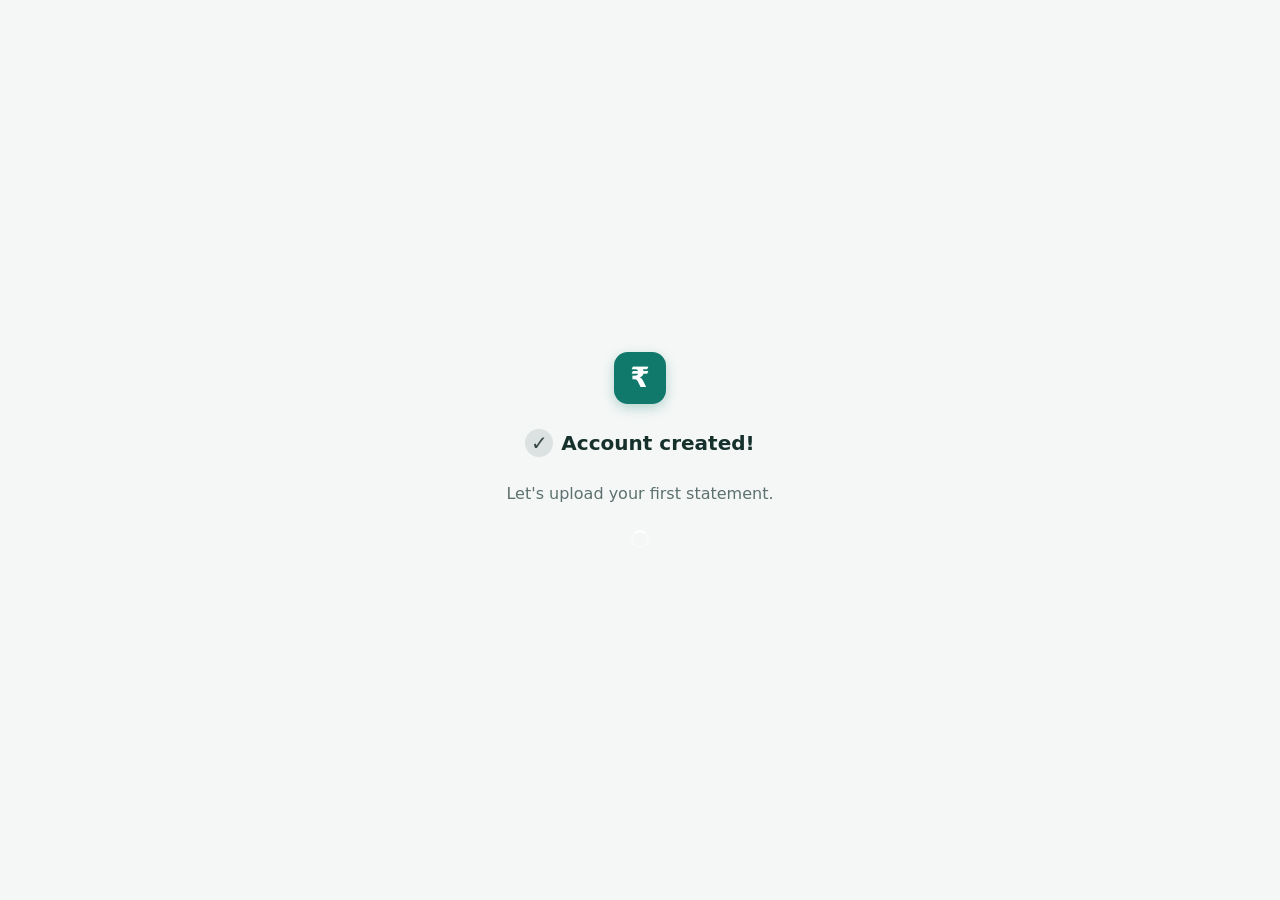
==== prototypes/01-priyas-first-honest-morning-Prototype/01.2-login.html @ b158db6f "Generated HTML Prototypes" ====
<!DOCTYPE html>
<html lang="en">
<head>
  <meta charset="UTF-8">
  <meta name="viewport" content="width=device-width, initial-scale=1.0">
  <title>01.2 Setting up — AI Financial Copilot</title>
  <link rel="stylesheet" href="shared/styles.css">
</head>
<body>
  <!-- =====================================================================
       01.2 LOGIN — Auto-authentication transition (not a task)
       ===================================================================== -->
  <main class="autologin">

    <!-- In-progress / success block -->
    <section id="autologin-confirmation" class="autologin-block">
      <div id="autologin-confirmation-logo" class="logo-mark" aria-hidden="true">₹</div>
      <h2 id="autologin-confirmation-headline" class="autologin-headline" aria-live="assertive">
        <span class="autologin-check" aria-hidden="true">✓</span> Account created!
      </h2>
      <p id="autologin-confirmation-submessage" class="autologin-sub">Let's upload your first statement.</p>
      <div id="autologin-confirmation-progress" class="spinner spinner--lg"
           role="progressbar" aria-label="Setting up your account"></div>
      <a href="01.3-statement-upload.html" id="autologin-manual-fallback" class="link hidden"
         style="font-size:var(--text-sm);">Taking too long? Continue manually</a>
    </section>

    <!-- Error — token failure (hidden unless ?fail=1) -->
    <section id="autologin-error" class="error-card hidden" role="alert">
      <p>Something went wrong setting up your account.</p>
      <a href="01.2-login.html" class="btn btn--primary" style="text-decoration:none;">Try logging in</a>
    </section>

  </main>

  <script src="shared/format.js"></script>
  <script src="shared/data.js"></script>
  <script src="shared/nav.js"></script>
  <script>
  (function () {
    'use strict';
    console.log('📄 01.2 Login (auto-auth transition) loaded');
    var params = new URLSearchParams(location.search);

    if (params.get('fail') === '1') {
      // Error — token failure state
      document.getElementById('autologin-confirmation').classList.add('hidden');
      document.getElementById('autologin-error').classList.remove('hidden');
      console.warn('⚠️ Auth token failure (simulated) — showing manual fallback');
      return;
    }

    // Read demo auth (set by Register). Tolerant if missing.
    try {
      var auth = JSON.parse(sessionStorage.getItem('demoAuth') || 'null');
      if (auth) console.log('🔐 Demo session established for', auth.email);
    } catch (e) {}

    // Surface a manual fallback if the redirect somehow stalls (safety, spec: 3s).
    var fallbackTimer = setTimeout(function () {
      document.getElementById('autologin-manual-fallback').classList.remove('hidden');
    }, 3000);

    // Auto-advance to Statement Upload (~1.6s — long enough to reassure, short enough to feel instant).
    setTimeout(function () {
      clearTimeout(fallbackTimer);
      window.location.href = '01.3-statement-upload.html';
    }, 1600);
  })();
  </script>
</body>
</html>
---- prototypes/01-priyas-first-honest-morning-Prototype/shared/styles.css ----
/* ============================================================================
   Shared Styles — Scenario 01 Prototype
   Branded theme (upgraded from Gray Model): calm teal fintech identity.
   Dependency-free design tokens + primitives. Mobile-first, responsive.
   Reused by all 7 pages — retheme the whole prototype from the :root tokens.
   ============================================================================ */

/* ============================================================================
   Branded theme — "AI Financial Copilot"
   Calm, trustworthy teal brand with warm accents. Empathetic Indian fintech.
   Design lives in tokens, so all 7 pages retheme from here.
   ============================================================================ */
:root {
  /* Neutral ramp (kept var names; retuned to a warm slate for cohesion) */
  --gray-50:  #f5f7f7;
  --gray-100: #eaeeee;
  --gray-200: #dbe2e1;
  --gray-300: #c4cecd;
  --gray-400: #97a5a4;
  --gray-500: #6b7c7b;
  --gray-600: #4f605f;
  --gray-700: #384745;
  --gray-800: #223230;
  --gray-900: #14211f;

  --ink:     #16302b;   /* primary text (deep teal-slate) */
  --muted:   #5d716e;   /* secondary text */
  --line:    #e4eae8;   /* borders */
  --bg:      #f4f7f6;   /* page background */
  --surface: #ffffff;   /* cards / inputs */

  /* Brand */
  --primary:      #10796b;  /* calm teal — trust + growth */
  --primary-hover:#0b5d52;
  --primary-tint: #e4f2ef;  /* soft brand fill */
  --primary-ink:  #ffffff;

  /* Warm accent (used sparingly for highlights) */
  --accent:       #e0a63c;
  --accent-tint:  #fbf1dc;

  /* Semantic */
  --success:      #2e865f;
  --success-tint: #e3f3ea;
  --danger:       #c4392b;
  --danger-bg:    #fcecea;
  --danger-line:  #f2cbc5;

  /* Spacing scale */
  --space-xs: 4px;
  --space-sm: 8px;
  --space-md: 16px;
  --space-lg: 24px;
  --space-xl: 40px;

  /* Type scale */
  --text-xs:  12px;
  --text-sm:  14px;
  --text-md:  16px;
  --text-lg:  20px;
  --text-xl:  24px;
  --text-2xl: 28px;
  --text-4xl: 42px;

  /* Radius / elevation */
  --radius:    16px;
  --radius-sm: 10px;
  --shadow:    0 1px 2px rgba(16, 40, 36, 0.05), 0 2px 10px rgba(16, 40, 36, 0.06);
  --shadow-lg: 0 8px 28px rgba(16, 40, 36, 0.12);

  --font-base: "Inter", system-ui, -apple-system, "Segoe UI", Roboto, Helvetica, Arial, sans-serif;
}

/* ---- Reset / Base ---- */
*, *::before, *::after { box-sizing: border-box; }
html, body { margin: 0; padding: 0; }
body {
  font-family: var(--font-base);
  font-size: var(--text-md);
  line-height: 1.5;
  color: var(--ink);
  background: var(--bg);
  -webkit-font-smoothing: antialiased;
}
img { max-width: 100%; display: block; }
button { font-family: inherit; cursor: pointer; }
a { color: inherit; }

/* ---- Layout: auth / centered pages ---- */
.page { min-height: 100vh; width: 100%; }
.page--auth {
  display: flex;
  align-items: center;
  justify-content: center;
  padding: var(--space-md);
}
.auth-card {
  width: 100%;
  max-width: 420px;
  background: var(--surface);
  border: 1px solid var(--line);
  border-radius: var(--radius);
  box-shadow: var(--shadow);
  padding: var(--space-lg) var(--space-md);
}

/* ---- Register header ---- */
.register-header {
  display: flex;
  flex-direction: column;
  align-items: center;
  gap: var(--space-sm);
  padding-top: var(--space-lg);
  padding-bottom: var(--space-md);
}
.logo-mark {
  width: 52px;
  height: 52px;
  border-radius: 14px;
  background: var(--primary);
  color: #fff;
  display: flex;
  align-items: center;
  justify-content: center;
  font-size: var(--text-2xl);
  font-weight: 700;
  box-shadow: 0 4px 12px rgba(16,121,107,.28);
}
.app-name {
  margin: 0;
  font-size: var(--text-2xl);
  font-weight: 700;
  color: var(--ink);
  text-align: center;
  letter-spacing: -0.02em;
}

/* ---- Register: Trust Signal ---- */
.register-trust {
  display: flex;
  flex-direction: column;
  gap: var(--space-xs);
  text-align: center;
  padding: 0 var(--space-md);
  margin-bottom: var(--space-xl);
}
.trust-headline {
  margin: 0;
  font-size: var(--text-lg);
  font-weight: 600;
  color: var(--ink);
  line-height: 1.3;
}
.trust-subline {
  margin: 0;
  font-size: var(--text-sm);
  color: var(--muted);
}

/* ---- Register: Form ---- */
.register-form {
  display: flex;
  flex-direction: column;
  gap: var(--space-md);
}
.register-form .btn { margin-top: var(--space-sm); }

/* ---- Register: existing-user link + legal ---- */
.register-existing-user {
  margin-top: var(--space-md);
  text-align: center;
  font-size: var(--text-sm);
}
.register-legal {
  margin: var(--space-md) 0 0;
  text-align: center;
  font-size: var(--text-xs);
  line-height: 1.5;
}

/* ---- Flow / full pages (Upload, Transactions, etc.) ---- */
.page--flow {
  max-width: 560px;
  margin: 0 auto;
  padding: var(--space-md);
  padding-bottom: var(--space-xl);
}
.flow-topbar {
  display: flex;
  align-items: center;
  justify-content: space-between;
  padding: var(--space-sm) 0;
  gap: var(--space-md);
}
.back-link { color: var(--muted); font-size: var(--text-sm); font-weight: 500; background: none; border: none; padding: var(--space-xs) 0; white-space: nowrap; }
.step-indicator { font-size: var(--text-sm); color: var(--muted); }
.flow-headline { font-size: var(--text-xl, 24px); font-weight: 600; margin: var(--space-lg) 0 var(--space-xs); }
.txn-header-row {
  display: flex; align-items: center; justify-content: space-between;
  gap: var(--space-md); flex-wrap: wrap;
  margin-top: var(--space-md);
}
.txn-header-row .flow-headline { margin: 0; }
.flow-subline { font-size: var(--text-md); color: var(--muted); margin: 0 0 var(--space-xl); }

/* ---- Upload zone ---- */
.upload-zone {
  border: 2px dashed var(--gray-300);
  border-radius: var(--radius);
  background: var(--gray-50);
  padding: var(--space-xl) var(--space-md);
  text-align: center;
  cursor: pointer;
  transition: border-color .15s ease, background .15s ease;
}
.upload-zone:hover, .upload-zone:focus, .upload-zone.is-hover {
  border-color: var(--gray-500);
  background: var(--gray-100);
  outline: none;
}
.upload-zone .cloud { font-size: 28px; color: var(--gray-500); }
.upload-zone .zone-label { font-size: var(--text-md); font-weight: 500; margin: var(--space-sm) 0 0; color: var(--ink); }
.upload-zone-hint { font-size: var(--text-xs); color: var(--muted); text-align: center; margin-top: var(--space-sm); }
.upload-sample { display: block; text-align: center; margin-top: var(--space-md); font-size: var(--text-sm); }

/* ---- Parsing progress ---- */
.progress-card { border: 1px solid var(--line); border-radius: var(--radius); padding: var(--space-lg); background: var(--surface); box-shadow: var(--shadow); }
.insight-icon { background: var(--primary-tint); }
.file-chip {
  display: inline-flex; align-items: center; gap: var(--space-sm);
  background: var(--gray-100); border: 1px solid var(--line);
  border-radius: var(--radius-sm); padding: var(--space-xs) var(--space-sm);
  font-size: var(--text-sm); color: var(--gray-700);
}
.step-list { display: flex; flex-direction: column; gap: var(--space-sm); margin-top: var(--space-md); list-style: none; padding: 0; }
.step-row { display: flex; align-items: center; gap: var(--space-sm); font-size: var(--text-sm); color: var(--muted); }
.step-row .step-icon {
  flex: 0 0 auto; width: 22px; height: 22px; border-radius: 50%;
  display: inline-flex; align-items: center; justify-content: center;
  border: 2px solid var(--gray-300); background: var(--surface); font-size: 13px;
}
.step-row.is-active { color: var(--ink); font-weight: 500; }
.step-row.is-active .step-icon {
  border-color: var(--gray-500); border-top-color: transparent;
  animation: spin .7s linear infinite;
}
.step-row.is-done { color: var(--ink); }
.step-row.is-done .step-icon { border-color: var(--primary); background: var(--primary); color: #fff; }
.step-row.is-active .step-icon { border-color: var(--primary); border-top-color: transparent; }
.step-count { margin-left: auto; color: var(--muted); font-weight: 400; }

.parse-summary {
  margin-top: var(--space-lg);
  border: 1px solid var(--line);
  background: var(--gray-50);
  border-radius: var(--radius);
  padding: var(--space-md);
}
.parse-summary h2 { margin: 0 0 var(--space-xs); font-size: var(--text-md); font-weight: 600; }
.parse-summary p { margin: 0; font-size: var(--text-sm); color: var(--muted); }
.parse-summary strong { color: var(--gray-800); }

/* ---- Sticky action bar (Transactions) ---- */
.sticky-bar {
  position: sticky; top: 0; z-index: 20;
  display: flex; align-items: center; justify-content: space-between;
  gap: var(--space-md);
  padding: var(--space-sm) var(--space-md);
  background: var(--surface);
  border-bottom: 1px solid var(--line);
  min-height: 56px;
}
.sticky-bar .back-link { flex: 0 0 auto; display: inline-flex; align-items: center; }
.sticky-bar .btn--sm { flex: 0 0 auto; }
.btn--sm { width: auto; padding: 8px 16px; font-size: var(--text-sm); white-space: nowrap; line-height: 1.2; }

/* New top-bar button design (Transactions) */
.icon-btn {
  flex: 0 0 auto;
  width: 40px; height: 40px; border-radius: 50%;
  border: 1px solid var(--gray-300); background: var(--surface); color: var(--ink);
  font-size: 18px; line-height: 1;
  display: inline-flex; align-items: center; justify-content: center;
  transition: background .12s ease, border-color .12s ease;
}
.icon-btn:hover { background: var(--gray-100); border-color: var(--gray-400); }
.sticky-bar .bar-title { flex: 1 1 auto; text-align: center; font-size: var(--text-md); font-weight: 600; color: var(--ink); white-space: nowrap; overflow: hidden; text-overflow: ellipsis; }
.pill-btn {
  flex: 0 0 auto;
  display: inline-flex; align-items: center; gap: 6px;
  background: var(--primary); color: #fff; border: none;
  border-radius: 999px; padding: 9px 18px;
  font-size: var(--text-sm); font-weight: 600; white-space: nowrap;
  transition: background .12s ease;
}
.pill-btn:hover { background: var(--primary-hover); }
.pill-btn .arrow { font-size: 15px; }

/* Heading polish — tighter tracking on large display text */
.flow-headline, .insights-headline, .trust-headline, .hero-after-amount,
.dash-section h2, .insight-name { letter-spacing: -0.01em; }
.flow-headline, .insights-headline { letter-spacing: -0.02em; }

/* ---- Info banner (needs review) ---- */
.banner {
  display: flex; align-items: flex-start; gap: var(--space-sm);
  background: #fdf6ec; border: 1px solid #f0d9a8;
  border-radius: var(--radius-sm);
  padding: var(--space-sm) var(--space-md);
  font-size: var(--text-sm); color: var(--gray-800);
  margin: var(--space-md) 0;
}
.banner .dot { flex: 0 0 auto; width: 8px; height: 8px; border-radius: 50%; background: #d99a2b; margin-top: 6px; }

/* ---- Filter chips ---- */
.chip-group { display: flex; gap: var(--space-sm); overflow-x: auto; padding-bottom: var(--space-xs); -webkit-overflow-scrolling: touch; }
.chip-group::-webkit-scrollbar { height: 0; }
.chip {
  flex: 0 0 auto; white-space: nowrap;
  border: 1px solid var(--gray-300); background: var(--surface);
  border-radius: 999px; padding: 6px 14px; font-size: var(--text-sm);
  color: var(--gray-700); cursor: pointer; transition: all .12s ease;
}
.chip:hover { border-color: var(--gray-400); }
.chip.is-active { background: var(--primary); border-color: var(--primary); color: #fff; }
.chip.is-active:hover { background: var(--primary-hover); border-color: var(--primary-hover); }
.chip--wrap, .chip-group.chip--wrap { flex-wrap: wrap; overflow: visible; }

/* ---- Transaction list ---- */
.txn-list { list-style: none; padding: 0; margin: var(--space-md) 0 0; }
.txn-row {
  display: flex; align-items: center; gap: var(--space-sm);
  padding: var(--space-sm) 0; border-bottom: 1px solid var(--gray-100);
  cursor: pointer; background: none; border-left: none; border-right: none; border-top: none;
  width: 100%; text-align: left;
}
.txn-icon {
  flex: 0 0 auto; width: 36px; height: 36px; border-radius: 50%;
  background: var(--gray-100); display: inline-flex; align-items: center; justify-content: center;
  font-size: 16px;
}
.txn-meta { flex: 1 1 auto; min-width: 0; display: flex; flex-direction: column; }
.txn-merchant { display: block; font-size: var(--text-md); font-weight: 500; color: var(--ink); white-space: nowrap; overflow: hidden; text-overflow: ellipsis; }
.txn-cat-date { display: block; font-size: var(--text-sm); color: var(--muted); white-space: nowrap; overflow: hidden; text-overflow: ellipsis; }
.txn-amount { flex: 0 0 auto; font-size: var(--text-md); font-weight: 600; color: var(--ink); }
.txn-amount.is-credit { color: #2f7d4f; }
.txn-badge {
  flex: 0 0 auto; width: 22px; height: 22px; border-radius: 6px;
  display: inline-flex; align-items: center; justify-content: center;
  font-size: 11px; font-weight: 700;
}
.txn-badge--review { background: #fdf0d5; color: #b07d20; }
.txn-badge--ai { background: #e6ecf5; color: #3f5c8c; font-size: 9px; }
.txn-badge--none { visibility: hidden; }
.txn-row.flash { animation: flash 0.6s ease; }
@keyframes flash { 0% { background: #eef6f0; } 100% { background: transparent; } }

/* ---- Teach Me inline panel ---- */
.teach-me {
  padding: var(--space-md); margin: 0 0 var(--space-xs);
  background: var(--gray-50); border: 1px solid var(--line); border-radius: var(--radius-sm);
}
.teach-me-label { font-size: var(--text-sm); font-weight: 500; margin: 0 0 var(--space-sm); }
.teach-me .chip-group { margin-bottom: var(--space-sm); }
.toggle-row { display: flex; align-items: center; justify-content: space-between; gap: var(--space-sm); font-size: var(--text-sm); margin: var(--space-sm) 0; }
.switch { position: relative; width: 40px; height: 22px; flex: 0 0 auto; }
.switch input { opacity: 0; width: 0; height: 0; }
.switch .track { position: absolute; inset: 0; background: var(--gray-300); border-radius: 999px; transition: .15s; cursor: pointer; }
.switch .track::before { content: ''; position: absolute; width: 18px; height: 18px; left: 2px; top: 2px; background: #fff; border-radius: 50%; transition: .15s; }
.switch input:checked + .track { background: var(--gray-700); }
.switch input:checked + .track::before { transform: translateX(18px); }
.btn--secondary { width: auto; background: var(--surface); border: 1px solid var(--gray-400); color: var(--ink); padding: 8px 14px; font-size: var(--text-sm); }
.btn--secondary:hover { background: var(--gray-100); }

/* ---- Dashboard ---- */
.dash { max-width: 560px; margin: 0 auto; padding: 0 var(--space-md) calc(64px + var(--space-xl)); }
.dash-topnav {
  display: flex; align-items: center; justify-content: space-between;
  padding: var(--space-md) 0;
}
.dash-greeting { font-size: var(--text-sm); color: var(--muted); }
.dash-avatar {
  width: 36px; height: 36px; border-radius: 50%; border: none;
  background: var(--gray-200); color: var(--gray-700); font-weight: 600; font-size: var(--text-sm);
}

.hero-card {
  background: linear-gradient(160deg, #ffffff 0%, var(--primary-tint) 100%);
  border: 1px solid #d6ebe6;
  border-radius: var(--radius); padding: var(--space-lg);
  box-shadow: var(--shadow);
}
.hero-label { font-size: var(--text-sm); font-weight: 500; color: var(--gray-600); margin: 0; }
.hero-amount { font-size: var(--text-4xl); font-weight: 700; color: var(--ink); margin: var(--space-xs) 0 0; line-height: 1.05; letter-spacing: -0.03em; }
.hero-freshness { font-size: var(--text-xs); color: var(--muted); margin: var(--space-xs) 0 0; }
.hero-sep { height: 1px; background: #cfe6e0; margin: var(--space-md) 0; border: 0; }
.hero-after { display: flex; align-items: baseline; justify-content: space-between; }
.hero-after-label { font-size: var(--text-sm); color: var(--gray-600); }
.hero-after-amount { font-size: var(--text-2xl); font-weight: 600; color: var(--ink); }
.hero-conf { display: flex; align-items: center; gap: var(--space-sm); margin-top: var(--space-md); position: relative; }
.hero-conf-label { font-size: var(--text-sm); color: var(--gray-600); }
.conf-chip {
  border: none; border-radius: 999px; padding: 3px 12px;
  font-size: var(--text-sm); font-weight: 600; cursor: pointer;
}
.conf-chip--high { background: #dff0e3; color: #2f7d4f; }
.conf-chip--medium { background: #fbedcf; color: #9a6b16; }
.conf-chip--low { background: #f7ddd6; color: #a33b25; }
.conf-tooltip {
  position: absolute; top: calc(100% + 6px); left: 0; right: 0; z-index: 10;
  background: var(--gray-900); color: #fff; font-size: var(--text-xs);
  padding: var(--space-sm) var(--space-md); border-radius: var(--radius-sm);
  box-shadow: var(--shadow);
}
.hero-why { margin-top: var(--space-md); }
.hero-why-trigger { background: none; border: none; padding: 0; font-size: var(--text-sm); font-weight: 500; color: var(--gray-700); text-decoration: underline; cursor: pointer; }
.hero-why-content { font-size: var(--text-sm); color: var(--gray-700); margin: var(--space-sm) 0 0; line-height: 1.5; }

.briefing-card {
  background: var(--surface); border: 1px solid var(--line); border-radius: var(--radius);
  padding: var(--space-lg); margin-top: var(--space-lg); box-shadow: var(--shadow);
}
.briefing-text { font-size: var(--text-md); color: var(--gray-800); margin: 0 0 var(--space-md); line-height: 1.55; }

.dash-section { margin-top: var(--space-xl); }
.dash-section h2 { font-size: var(--text-md); font-weight: 600; margin: 0 0 var(--space-md); }

/* Donut chart */
.donut-wrap { display: flex; align-items: center; gap: var(--space-lg); flex-wrap: wrap; }
.donut { width: 140px; height: 140px; border-radius: 50%; position: relative; flex: 0 0 auto; }
.donut::after {
  content: ''; position: absolute; inset: 22px; background: var(--bg); border-radius: 50%;
}
.donut-legend { list-style: none; padding: 0; margin: 0; font-size: var(--text-sm); flex: 1 1 180px; }
.donut-legend li { display: flex; align-items: center; gap: var(--space-sm); padding: 2px 0; }
.legend-swatch { width: 12px; height: 12px; border-radius: 3px; flex: 0 0 auto; }
.legend-amt { margin-left: auto; color: var(--muted); }

/* Commitments timeline */
.timeline { list-style: none; padding: 0; margin: 0; }
.timeline li { display: flex; align-items: center; gap: var(--space-md); padding: var(--space-sm) 0; border-bottom: 1px solid var(--gray-100); font-size: var(--text-sm); }
.timeline .tl-date { flex: 0 0 52px; color: var(--muted); }
.timeline .tl-name { flex: 1 1 auto; color: var(--ink); }
.timeline .tl-amt { font-weight: 600; }
.tl-tag { display: inline-block; margin-left: 6px; font-size: 10px; font-weight: 700; color: var(--primary); background: var(--primary-tint); border-radius: 6px; padding: 1px 6px; vertical-align: middle; }
.hero-amount { transition: color .2s ease; }
@keyframes flashAmount { 0% { color: var(--primary); } 100% { color: var(--ink); } }
.add-commitment { display: inline-block; margin-top: var(--space-md); font-size: var(--text-sm); }

/* Left side nav (Dashboard) */
.side-nav {
  position: fixed; top: 0; left: 0; bottom: 0; z-index: 30;
  width: 76px;
  background: var(--surface); border-right: 1px solid var(--line);
  display: flex; flex-direction: column; gap: var(--space-xs);
  padding-top: var(--space-md);
}
.side-nav__tab {
  display: flex; flex-direction: column; align-items: center; gap: 3px;
  padding: 10px 4px; background: none; border: none;
  font-size: 10px; color: var(--muted); line-height: 1.15; text-align: center;
}
.side-nav__tab .ico { font-size: 18px; }
.side-nav__tab.is-active { color: var(--primary); font-weight: 600; background: var(--primary-tint); }
.dash--sidenav { margin-left: 76px; padding-bottom: var(--space-xl); }
/* Reusable sidebar offset — apply to any authenticated screen's main container. */
.has-sidenav { margin-left: 76px; }

@media (min-width: 768px) {
  .side-nav { width: 208px; align-items: stretch; padding: var(--space-md) var(--space-sm); }
  .side-nav__tab {
    flex-direction: row; justify-content: flex-start; gap: var(--space-md);
    padding: 12px var(--space-md); font-size: var(--text-sm); border-radius: var(--radius-sm);
    text-align: left;
  }
  .dash--sidenav, .has-sidenav { margin-left: 208px; }
}

/* Bottom nav */
.bottom-nav {
  position: fixed; bottom: 0; left: 0; right: 0; z-index: 30;
  display: flex; background: var(--surface); border-top: 1px solid var(--line);
}
.bottom-nav__tab {
  flex: 1 1 0; padding: 10px 4px 14px; background: none; border: none;
  font-size: var(--text-xs); color: var(--muted);
}
.bottom-nav__tab.is-active { color: var(--primary); font-weight: 600; }

/* ---- Simple top nav (Insights, Copilot) ---- */
.topnav {
  position: sticky; top: 0; z-index: 20;
  display: flex; align-items: center; gap: var(--space-md);
  padding: var(--space-sm) var(--space-md);
  background: var(--surface); border-bottom: 1px solid var(--line);
}
.topnav-title { font-size: var(--text-md); font-weight: 600; }

/* ---- Insights ---- */
.insights-header { padding: var(--space-lg) 0 var(--space-md); }
.insights-headline { font-size: var(--text-xl, 24px); font-weight: 600; margin: 0 0 var(--space-xs); }
.insights-subline { font-size: var(--text-md); color: var(--muted); margin: 0; line-height: 1.5; }
.insight-card {
  background: var(--surface); border: 1px solid var(--line); border-radius: var(--radius);
  padding: var(--space-lg); margin-bottom: var(--space-lg); box-shadow: var(--shadow);
}
.insight-card.is-dismissed { opacity: 0.5; }
.insight-card-head { display: flex; align-items: center; gap: var(--space-sm); margin-bottom: var(--space-sm); }
.insight-icon { width: 32px; height: 32px; border-radius: 8px; background: var(--gray-100); display: inline-flex; align-items: center; justify-content: center; font-size: 16px; flex: 0 0 auto; }
.insight-name { font-size: var(--text-md); font-weight: 600; margin: 0; }
.insight-observation { font-size: var(--text-md); color: var(--gray-800); margin: 0 0 var(--space-md); line-height: 1.5; }
.evidence-block { background: var(--gray-50); border-radius: var(--radius-sm); padding: var(--space-sm) var(--space-md); margin-bottom: var(--space-md); }
.evidence-block ul { margin: 0; padding-left: var(--space-md); }
.evidence-block li { font-size: var(--text-sm); color: var(--gray-700); padding: 2px 0; }
.insight-explanation { font-size: var(--text-sm); color: var(--muted); margin: 0 0 var(--space-md); line-height: 1.5; }
.insight-actions { display: flex; align-items: center; justify-content: space-between; gap: var(--space-sm); }
.insight-dismiss { background: none; border: none; color: var(--muted); font-size: var(--text-sm); cursor: pointer; }
.insights-footer { text-align: center; padding: var(--space-md) 0 0; }
.insights-footer p { font-size: var(--text-xs); color: var(--muted); margin: 0; }

/* ---- Copilot Chat ---- */
.copilot-page { display: flex; flex-direction: column; height: 100vh; }
/* On the Copilot page the bottom nav is part of the flex column (not fixed),
   so the input bar always sits directly above it — no overlap. */
.copilot-page .bottom-nav { position: static; flex: 0 0 auto; }
.copilot-thread {
  flex: 1 1 auto; overflow-y: auto; min-height: 0;
  max-width: 560px; width: 100%; margin: 0 auto;
  padding: var(--space-md) var(--space-md) var(--space-lg);
  display: flex; flex-direction: column; gap: var(--space-md);
}
.welcome-card { background: var(--surface); border: 1px solid var(--line); border-radius: var(--radius); padding: var(--space-lg); box-shadow: var(--shadow); }
.welcome-card h2 { font-size: var(--text-md); font-weight: 600; margin: 0 0 var(--space-sm); }
.welcome-card p { font-size: var(--text-sm); color: var(--muted); margin: 0 0 var(--space-md); line-height: 1.5; }
.context-chip {
  align-self: flex-start;
  display: inline-flex; align-items: center; gap: var(--space-sm);
  background: var(--gray-100); border: 1px solid var(--line); border-radius: 999px;
  padding: 6px 12px; font-size: var(--text-sm); color: var(--gray-700);
}
.context-chip button { background: none; border: none; color: var(--muted); cursor: pointer; font-size: 15px; line-height: 1; }

.msg { max-width: 85%; padding: var(--space-sm) var(--space-md); border-radius: var(--radius); font-size: var(--text-md); line-height: 1.5; }
.msg--user { align-self: flex-end; background: var(--primary); color: #fff; border-bottom-right-radius: 4px; }
.msg--bot { align-self: flex-start; background: var(--surface); border: 1px solid var(--line); color: var(--gray-800); border-bottom-left-radius: 4px; }
.msg--bot .cursor { display: inline-block; width: 7px; height: 1em; background: var(--gray-500); vertical-align: text-bottom; animation: blink 1s steps(2) infinite; margin-left: 1px; }
@keyframes blink { 50% { opacity: 0; } }
.typing-dots span { display: inline-block; width: 6px; height: 6px; margin: 0 1px; border-radius: 50%; background: var(--gray-400); animation: bounce 1.2s infinite; }
.typing-dots span:nth-child(2) { animation-delay: .2s; }
.typing-dots span:nth-child(3) { animation-delay: .4s; }
@keyframes bounce { 0%,60%,100% { transform: translateY(0); opacity: .5; } 30% { transform: translateY(-4px); opacity: 1; } }

.trace-row { display: flex; flex-wrap: wrap; gap: var(--space-xs); margin-top: var(--space-sm); }
.trace-chip {
  font-size: var(--text-xs); font-weight: 500; color: var(--gray-600);
  background: var(--gray-100); border: 1px solid var(--line); border-radius: 6px;
  padding: 3px 8px; cursor: pointer;
}
.trace-chip:hover { background: var(--gray-200); }
.trace-label { font-size: var(--text-xs); color: var(--muted); margin-right: var(--space-xs); align-self: center; }

.chip-suggest { display: flex; flex-wrap: wrap; gap: var(--space-sm); margin-top: var(--space-sm); }

.copilot-input-bar {
  flex: 0 0 auto; z-index: 25;
  display: flex; gap: var(--space-sm); align-items: flex-end;
  max-width: 560px; width: 100%; margin: 0 auto;
  padding: var(--space-sm) var(--space-md);
  background: var(--surface); border-top: 1px solid var(--line);
}
.copilot-input-bar textarea {
  flex: 1 1 auto; resize: none; max-height: 96px;
  padding: 10px var(--space-md); font-size: var(--text-md); font-family: inherit;
  border: 1px solid var(--gray-300); border-radius: 20px; line-height: 1.4;
}
.copilot-input-bar textarea:focus { outline: none; border-color: var(--gray-500); }
.send-btn {
  flex: 0 0 auto; width: 44px; height: 44px; border-radius: 50%;
  background: var(--primary); color: #fff; border: none; font-size: 18px;
  display: inline-flex; align-items: center; justify-content: center;
}
.send-btn:disabled { opacity: .4; }

/* ---- Auto-auth transition page (01.2 Login) ---- */
.autologin {
  min-height: 100vh;
  display: flex;
  align-items: center;
  justify-content: center;
  padding: var(--space-xl) var(--space-md);
  text-align: center;
}
.autologin-block {
  display: flex;
  flex-direction: column;
  align-items: center;
  gap: var(--space-lg);
  max-width: 360px;
}
.autologin-headline {
  margin: 0;
  font-size: var(--text-lg);
  font-weight: 600;
  color: var(--ink);
  display: inline-flex;
  align-items: center;
  gap: var(--space-sm);
}
.autologin-check {
  display: inline-flex; align-items: center; justify-content: center;
  width: 28px; height: 28px; border-radius: 50%;
  background: var(--gray-200); color: var(--gray-700); font-weight: 700;
}
.autologin-sub { margin: 0; font-size: var(--text-md); color: var(--muted); }
.spinner--lg {
  width: 32px; height: 32px;
  border: 3px solid var(--gray-200);
  border-top-color: var(--gray-600);
}
.error-card {
  border: 1px solid var(--danger-line);
  background: var(--danger-bg);
  border-radius: var(--radius);
  padding: var(--space-lg);
  max-width: 360px;
}
.error-card p { margin: 0 0 var(--space-md); color: var(--gray-800); font-size: var(--text-sm); }

/* ---- Spinner (button loading) ---- */
.spinner {
  width: 18px;
  height: 18px;
  border: 2px solid rgba(255, 255, 255, 0.45);
  border-top-color: #fff;
  border-radius: 50%;
  animation: spin 0.7s linear infinite;
}
@keyframes spin { to { transform: rotate(360deg); } }

/* ---- Primitives (reused by later sections/pages) ---- */
.text-muted { color: var(--muted); }
.text-center { text-align: center; }

/* Buttons */
.btn {
  display: inline-flex;
  align-items: center;
  justify-content: center;
  gap: var(--space-sm);
  width: 100%;
  padding: 14px var(--space-md);
  border: 1px solid transparent;
  border-radius: var(--radius-sm);
  font-size: var(--text-md);
  font-weight: 600;
  transition: background-color .15s ease, opacity .15s ease;
}
.btn--primary { background: var(--primary); color: var(--primary-ink); box-shadow: 0 1px 2px rgba(16,40,36,.14); }
.btn--primary:hover { background: var(--primary-hover); }
.btn--primary:disabled { opacity: .5; cursor: not-allowed; box-shadow: none; }

/* Form fields */
.field { display: flex; flex-direction: column; gap: var(--space-xs); }
.field > label { font-size: var(--text-sm); font-weight: 500; color: var(--ink); }
.field .input-wrap { position: relative; display: flex; align-items: center; }
.field input {
  width: 100%;
  padding: 12px var(--space-md);
  font-size: var(--text-md);
  color: var(--ink);
  background: var(--surface);
  border: 1px solid var(--gray-300);
  border-radius: var(--radius-sm);
  transition: border-color .15s ease, box-shadow .15s ease;
}
.field input::placeholder { color: var(--gray-400); }
.field input:focus {
  outline: none;
  border-color: var(--primary);
  box-shadow: 0 0 0 3px var(--primary-tint);
}
.field input.has-error { border-color: var(--danger); }
.field .error {
  font-size: var(--text-sm);
  color: var(--danger);
  min-height: 0;
}
.field .error:empty { display: none; }

/* Password show/hide toggle */
.pw-toggle {
  position: absolute;
  right: var(--space-sm);
  background: transparent;
  border: none;
  color: var(--muted);
  font-size: var(--text-sm);
  padding: var(--space-xs) var(--space-sm);
}

/* Links */
.link { color: var(--primary); text-decoration: underline; font-weight: 500; }
.link:hover { color: var(--primary-hover); }

/* Toast */
.toast {
  position: fixed;
  left: 50%;
  bottom: var(--space-lg);
  transform: translateX(-50%);
  background: var(--gray-900);
  color: #fff;
  padding: var(--space-sm) var(--space-md);
  border-radius: var(--radius-sm);
  box-shadow: var(--shadow);
  font-size: var(--text-sm);
  z-index: 50;
}
.hidden { display: none !important; }

/* ---- Modal (legal, etc.) ---- */
.modal-overlay {
  position: fixed; inset: 0;
  background: rgba(17, 24, 39, .5);
  display: flex; align-items: center; justify-content: center;
  padding: var(--space-md); z-index: 60;
}
.modal {
  width: 100%; max-width: 420px;
  background: var(--surface); border-radius: var(--radius);
  padding: var(--space-lg); box-shadow: var(--shadow);
}

/* ---- Responsive ---- */
@media (min-width: 768px) {
  .app-name { font-size: var(--text-2xl); }
  .auth-card { padding: var(--space-xl) var(--space-lg); }
}
@media (min-width: 1280px) {
  .auth-card { max-width: 440px; }
}
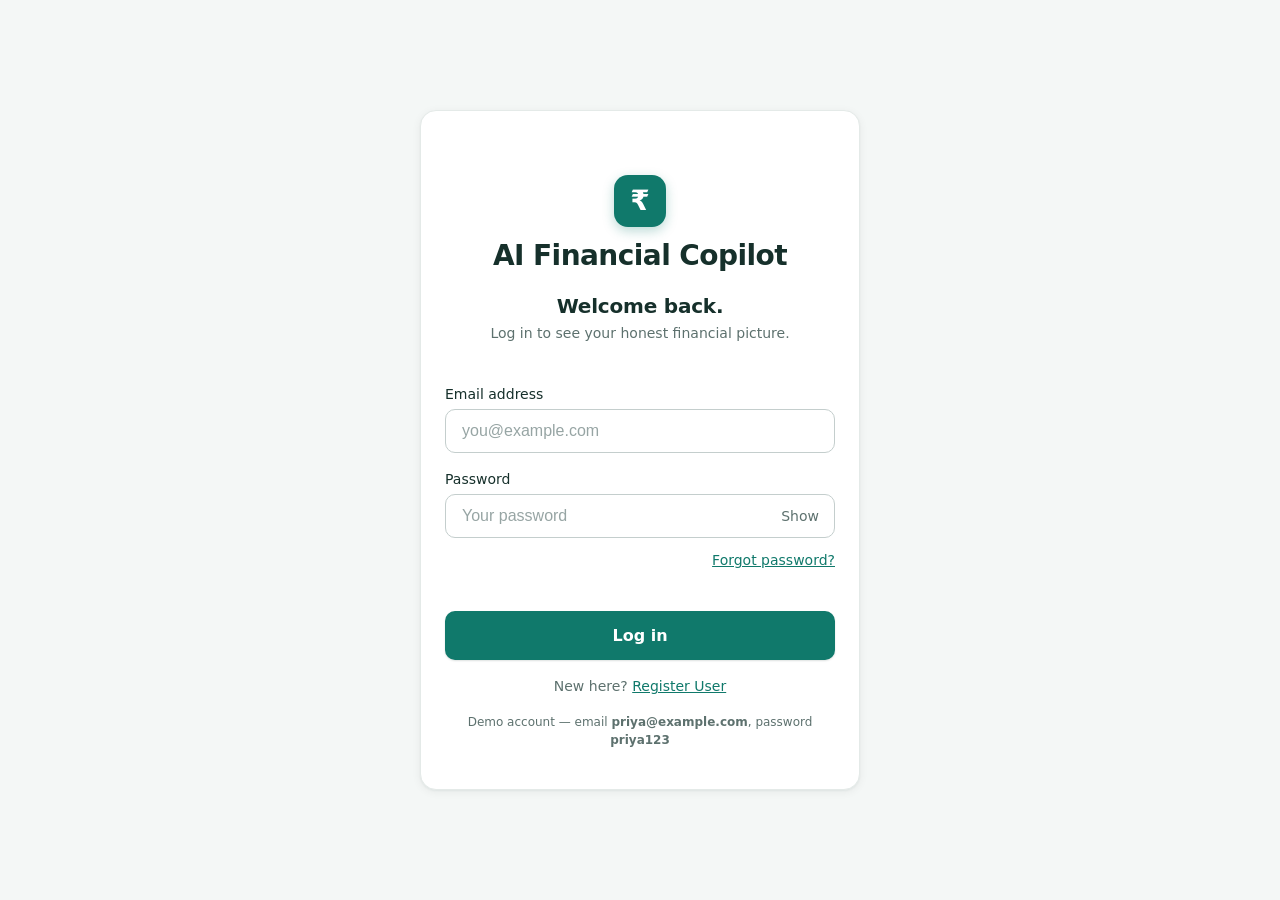
==== commit 0325baa4: "Added Validations" ====
--- a/prototypes/01-priyas-first-honest-morning-Prototype/01.2-login.html
+++ b/prototypes/01-priyas-first-honest-morning-Prototype/01.2-login.html
@@ -3,69 +3,203 @@
 <head>
   <meta charset="UTF-8">
   <meta name="viewport" content="width=device-width, initial-scale=1.0">
-  <title>01.2 Setting up — AI Financial Copilot</title>
+  <title>Log in — AI Financial Copilot</title>
   <link rel="stylesheet" href="shared/styles.css">
 </head>
 <body>
   <!-- =====================================================================
-       01.2 LOGIN — Auto-authentication transition (not a task)
+       01.2 LOGIN — application landing page (existing-user authentication)
        ===================================================================== -->
-  <main class="autologin">
-
-    <!-- In-progress / success block -->
-    <section id="autologin-confirmation" class="autologin-block">
-      <div id="autologin-confirmation-logo" class="logo-mark" aria-hidden="true">₹</div>
-      <h2 id="autologin-confirmation-headline" class="autologin-headline" aria-live="assertive">
-        <span class="autologin-check" aria-hidden="true">✓</span> Account created!
-      </h2>
-      <p id="autologin-confirmation-submessage" class="autologin-sub">Let's upload your first statement.</p>
-      <div id="autologin-confirmation-progress" class="spinner spinner--lg"
-           role="progressbar" aria-label="Setting up your account"></div>
-      <a href="01.3-statement-upload.html" id="autologin-manual-fallback" class="link hidden"
-         style="font-size:var(--text-sm);">Taking too long? Continue manually</a>
-    </section>
-
-    <!-- Error — token failure (hidden unless ?fail=1) -->
-    <section id="autologin-error" class="error-card hidden" role="alert">
-      <p>Something went wrong setting up your account.</p>
-      <a href="01.2-login.html" class="btn btn--primary" style="text-decoration:none;">Try logging in</a>
-    </section>
-
+  <main class="page page--auth">
+    <div class="auth-card">
+
+      <header class="register-header">
+        <div class="logo-mark" aria-hidden="true">₹</div>
+        <h1 class="app-name">AI Financial Copilot</h1>
+      </header>
+
+      <section class="register-trust">
+        <h2 class="trust-headline">Welcome back.</h2>
+        <p class="trust-subline">Log in to see your honest financial picture.</p>
+      </section>
+
+      <!-- Form-level error (invalid credentials / server) -->
+      <div id="login-form-error" class="upload-error hidden" role="alert" style="margin-bottom:var(--space-md);"></div>
+
+      <form id="login-form" class="register-form" novalidate>
+        <div class="field">
+          <label for="login-email">Email address</label>
+          <div class="input-wrap">
+            <input id="login-email" name="email" type="email" inputmode="email" autocomplete="email"
+                   placeholder="you@example.com" aria-describedby="login-email-error">
+          </div>
+          <span class="error" id="login-email-error" role="alert"></span>
+        </div>
+
+        <div class="field">
+          <label for="login-password">Password</label>
+          <div class="input-wrap">
+            <input id="login-password" name="password" type="password" autocomplete="current-password"
+                   placeholder="Your password" aria-describedby="login-password-error">
+            <button type="button" class="pw-toggle" data-target="login-password" aria-label="Show password">Show</button>
+          </div>
+          <span class="error" id="login-password-error" role="alert"></span>
+        </div>
+
+        <div class="login-row">
+          <a href="#" id="login-forgot" class="link">Forgot password?</a>
+        </div>
+
+        <button type="submit" id="login-cta" class="btn btn--primary">
+          <span class="btn-label">Log in</span>
+          <span class="spinner hidden" aria-hidden="true"></span>
+        </button>
+      </form>
+
+      <!-- Register navigation -->
+      <div class="register-existing-user">
+        <span class="text-muted">New here? </span>
+        <a href="01.1-register.html" id="login-register-link" class="link">Register User</a>
+      </div>
+
+      <p class="register-legal">
+        <span class="text-muted">Demo account — email <strong>priya@example.com</strong>, password <strong>priya123</strong></span>
+      </p>
+
+    </div>
   </main>
 
-  <script src="shared/format.js"></script>
-  <script src="shared/data.js"></script>
-  <script src="shared/nav.js"></script>
+  <!-- Forgot-password modal -->
+  <div id="forgot-modal" class="modal-overlay hidden" role="dialog" aria-modal="true" aria-labelledby="forgot-title">
+    <div class="modal">
+      <h3 id="forgot-title" style="margin:0 0 var(--space-xs);">Reset your password</h3>
+      <p class="text-muted" style="font-size:var(--text-sm); margin:0 0 var(--space-md);">
+        In production we'd email you a secure reset link. For this demo, set a new password directly.
+      </p>
+      <form id="forgot-form" novalidate>
+        <div class="field">
+          <label for="forgot-email">Account email</label>
+          <input id="forgot-email" type="email" inputmode="email" placeholder="you@example.com">
+          <span class="error" id="forgot-email-error" role="alert"></span>
+        </div>
+        <div class="field" style="margin-top:var(--space-md);">
+          <label for="forgot-password">New password</label>
+          <input id="forgot-password" type="password" placeholder="8+ characters">
+          <span class="error" id="forgot-password-error" role="alert"></span>
+        </div>
+        <div class="field" style="margin-top:var(--space-md);">
+          <label for="forgot-confirm">Confirm new password</label>
+          <input id="forgot-confirm" type="password" placeholder="Repeat new password">
+          <span class="error" id="forgot-confirm-error" role="alert"></span>
+        </div>
+        <div style="display:flex; gap:var(--space-sm); margin-top:var(--space-lg);">
+          <button type="button" class="btn btn--secondary" id="forgot-cancel" style="flex:1;">Cancel</button>
+          <button type="submit" class="btn btn--primary" id="forgot-save" style="flex:1;">Update password</button>
+        </div>
+      </form>
+    </div>
+  </div>
+
+  <div id="login-toast" class="toast hidden" role="status"></div>
+
+  <script src="shared/auth.js"></script>
   <script>
   (function () {
     'use strict';
-    console.log('📄 01.2 Login (auto-auth transition) loaded');
-    var params = new URLSearchParams(location.search);
-
-    if (params.get('fail') === '1') {
-      // Error — token failure state
-      document.getElementById('autologin-confirmation').classList.add('hidden');
-      document.getElementById('autologin-error').classList.remove('hidden');
-      console.warn('⚠️ Auth token failure (simulated) — showing manual fallback');
-      return;
+    console.log('📄 01.2 Login (landing) loaded');
+
+    // Already authenticated? Skip login, maintain session.
+    if (Auth.redirectIfAuthed()) return;
+
+    var form = document.getElementById('login-form');
+    var email = document.getElementById('login-email');
+    var password = document.getElementById('login-password');
+    var cta = document.getElementById('login-cta');
+    var formError = document.getElementById('login-form-error');
+    var toast = document.getElementById('login-toast');
+    var toastTimer;
+
+    function showToast(m) { toast.textContent = m; toast.classList.remove('hidden'); clearTimeout(toastTimer); toastTimer = setTimeout(function () { toast.classList.add('hidden'); }, 3500); }
+    function setFieldErr(id, msg) { document.getElementById(id + '-error').textContent = msg || ''; document.getElementById(id).classList.toggle('has-error', !!msg); }
+    function showFormError(msg) { formError.textContent = msg; formError.classList.remove('hidden'); }
+    function clearFormError() { formError.classList.add('hidden'); formError.textContent = ''; }
+
+    // password show/hide
+    Array.prototype.forEach.call(document.querySelectorAll('.pw-toggle'), function (btn) {
+      btn.addEventListener('click', function () {
+        var i = document.getElementById(btn.getAttribute('data-target'));
+        var show = i.type === 'password'; i.type = show ? 'text' : 'password';
+        btn.textContent = show ? 'Hide' : 'Show';
+      });
+    });
+
+    // client-side validation
+    function validate() {
+      var ok = true;
+      var e = email.value.trim(), p = password.value;
+      if (!e) { setFieldErr('login-email', 'Please enter your email'); ok = false; }
+      else if (!Auth.EMAIL_RE.test(e)) { setFieldErr('login-email', "That doesn't look like a valid email"); ok = false; }
+      else setFieldErr('login-email', '');
+      if (!p) { setFieldErr('login-password', 'Please enter your password'); ok = false; } else setFieldErr('login-password', '');
+      return ok;
     }
-
-    // Read demo auth (set by Register). Tolerant if missing.
-    try {
-      var auth = JSON.parse(sessionStorage.getItem('demoAuth') || 'null');
-      if (auth) console.log('🔐 Demo session established for', auth.email);
-    } catch (e) {}
-
-    // Surface a manual fallback if the redirect somehow stalls (safety, spec: 3s).
-    var fallbackTimer = setTimeout(function () {
-      document.getElementById('autologin-manual-fallback').classList.remove('hidden');
-    }, 3000);
-
-    // Auto-advance to Statement Upload (~1.6s — long enough to reassure, short enough to feel instant).
-    setTimeout(function () {
-      clearTimeout(fallbackTimer);
-      window.location.href = '01.3-statement-upload.html';
-    }, 1600);
+    [email, password].forEach(function (f) { f.addEventListener('input', function () { setFieldErr(f.id, ''); clearFormError(); }); });
+
+    function setLoading(on) {
+      cta.disabled = on;
+      cta.querySelector('.btn-label').classList.toggle('hidden', on);
+      cta.querySelector('.spinner').classList.toggle('hidden', !on);
+    }
+
+    form.addEventListener('submit', function (e) {
+      e.preventDefault(); clearFormError();
+      if (!validate()) return;
+      setLoading(true);
+      Auth.login({ email: email.value, password: password.value }).then(function (user) {
+        console.log('🔐 Logged in as', user.email);
+        window.location.replace(Auth.HOME_PAGE);   // → Statement Upload
+      }).catch(function (err) {
+        setLoading(false);
+        showFormError(err.message || 'Login failed. Please try again.');
+      });
+    });
+
+    // ---- Forgot password modal ----
+    var modal = document.getElementById('forgot-modal');
+    var fForm = document.getElementById('forgot-form');
+    var fEmail = document.getElementById('forgot-email');
+    var fPw = document.getElementById('forgot-password');
+    var fConfirm = document.getElementById('forgot-confirm');
+
+    document.getElementById('login-forgot').addEventListener('click', function (e) {
+      e.preventDefault(); fForm.reset();
+      ['email', 'password', 'confirm'].forEach(function (k) { document.getElementById('forgot-' + k + '-error').textContent = ''; });
+      fEmail.value = email.value.trim();
+      modal.classList.remove('hidden'); setTimeout(function () { fEmail.focus(); }, 30);
+    });
+    document.getElementById('forgot-cancel').addEventListener('click', function () { modal.classList.add('hidden'); });
+    modal.addEventListener('click', function (e) { if (e.target === modal) modal.classList.add('hidden'); });
+
+    fForm.addEventListener('submit', function (e) {
+      e.preventDefault();
+      var ok = true;
+      ['email', 'password', 'confirm'].forEach(function (k) { document.getElementById('forgot-' + k + '-error').textContent = ''; });
+      if (!fEmail.value.trim()) { document.getElementById('forgot-email-error').textContent = 'Enter your account email'; ok = false; }
+      if (fPw.value.length < 8) { document.getElementById('forgot-password-error').textContent = 'At least 8 characters'; ok = false; }
+      if (fConfirm.value !== fPw.value) { document.getElementById('forgot-confirm-error').textContent = "Passwords don't match"; ok = false; }
+      if (!ok) return;
+      Auth.resetPassword({ email: fEmail.value, newPassword: fPw.value }).then(function () {
+        modal.classList.add('hidden');
+        showToast('Password updated — please log in with your new password.');
+        email.value = fEmail.value.trim(); password.value = '';
+      }).catch(function (err) {
+        var f = err.field === 'newPassword' ? 'password' : (err.field || 'email');
+        document.getElementById('forgot-' + f + '-error').textContent = err.message;
+      });
+    });
+
+    // verification hooks
+    window.__login = function (e, p) { email.value = e; password.value = p; form.dispatchEvent(new Event('submit')); };
   })();
   </script>
 </body>
--- a/prototypes/01-priyas-first-honest-morning-Prototype/shared/styles.css
+++ b/prototypes/01-priyas-first-honest-morning-Prototype/shared/styles.css
@@ -457,9 +457,11 @@
 }
 .side-nav__tab {
   display: flex; flex-direction: column; align-items: center; gap: 3px;
-  padding: 10px 4px; background: none; border: none;
+  padding: 10px 4px; background: none; border: none; cursor: pointer;
   font-size: 10px; color: var(--muted); line-height: 1.15; text-align: center;
-}
+  transition: background .12s ease, color .12s ease;
+}
+.side-nav__tab:not(.is-active):hover { color: var(--ink); background: var(--gray-100); }
 .side-nav__tab .ico { font-size: 18px; }
 .side-nav__tab.is-active { color: var(--primary); font-weight: 600; background: var(--primary-tint); }
 .dash--sidenav { margin-left: 76px; padding-bottom: var(--space-xl); }
@@ -581,6 +583,52 @@
 }
 .send-btn:disabled { opacity: .4; }
 
+/* ---- Auth: login row, success state, error banner ---- */
+.login-row { display: flex; justify-content: flex-end; margin: calc(-1 * var(--space-xs)) 0 var(--space-md); }
+.login-row .link { font-size: var(--text-sm); }
+
+.register-success { text-align: center; padding: var(--space-md) 0 var(--space-sm); }
+.success-check {
+  width: 60px; height: 60px; border-radius: 50%;
+  background: var(--success-tint); color: var(--success);
+  display: flex; align-items: center; justify-content: center;
+  font-size: 30px; font-weight: 700; margin: 0 auto var(--space-md);
+}
+.register-success-headline { margin: 0 0 var(--space-xs); font-size: var(--text-xl); }
+.register-success-sub { font-size: var(--text-sm); margin: 0 auto var(--space-lg); max-width: 34ch; }
+.register-success .btn--primary { display: inline-block; width: auto; padding-left: var(--space-xl); padding-right: var(--space-xl); }
+
+.upload-error {
+  background: var(--danger-bg); border: 1px solid var(--danger-line); color: var(--danger);
+  border-radius: var(--radius-sm); padding: var(--space-sm) var(--space-md);
+  margin-top: var(--space-md); font-size: var(--text-sm);
+}
+
+/* Logout pinned to the bottom of the left rail — same brand interaction as the nav tabs */
+.side-nav__logout {
+  margin-top: auto;
+  border-top: 1px solid var(--line);
+  color: var(--muted);
+  padding-top: 12px; padding-bottom: 16px;
+}
+.side-nav__logout { cursor: pointer; }
+/* higher specificity so it wins over the generic .side-nav__tab:hover rule */
+.side-nav__tab.side-nav__logout:hover { color: #fff; background: var(--primary); }   /* solid teal — high contrast, like the primary buttons */
+.side-nav__logout .ico { font-size: 16px; }
+@media (min-width: 768px) {
+  .side-nav__logout { margin: auto var(--space-sm) 0; border-radius: var(--radius-sm); }  /* inset + rounded like the tabs */
+}
+
+/* Header logout button (Upload page) — secondary-button style, solid teal on hover */
+.logout-btn {
+  display: inline-flex; align-items: center; gap: 6px;
+  background: var(--surface); border: 1px solid var(--gray-400); border-radius: 999px;
+  padding: 7px 16px; font-size: var(--text-sm); font-weight: 600; color: var(--ink);
+  cursor: pointer; transition: background .12s ease, border-color .12s ease, color .12s ease;
+}
+.logout-btn:hover { background: var(--primary); border-color: var(--primary); color: #fff; }
+.logout-btn .ico { font-size: 14px; line-height: 1; }
+
 /* ---- Auto-auth transition page (01.2 Login) ---- */
 .autologin {
   min-height: 100vh;
